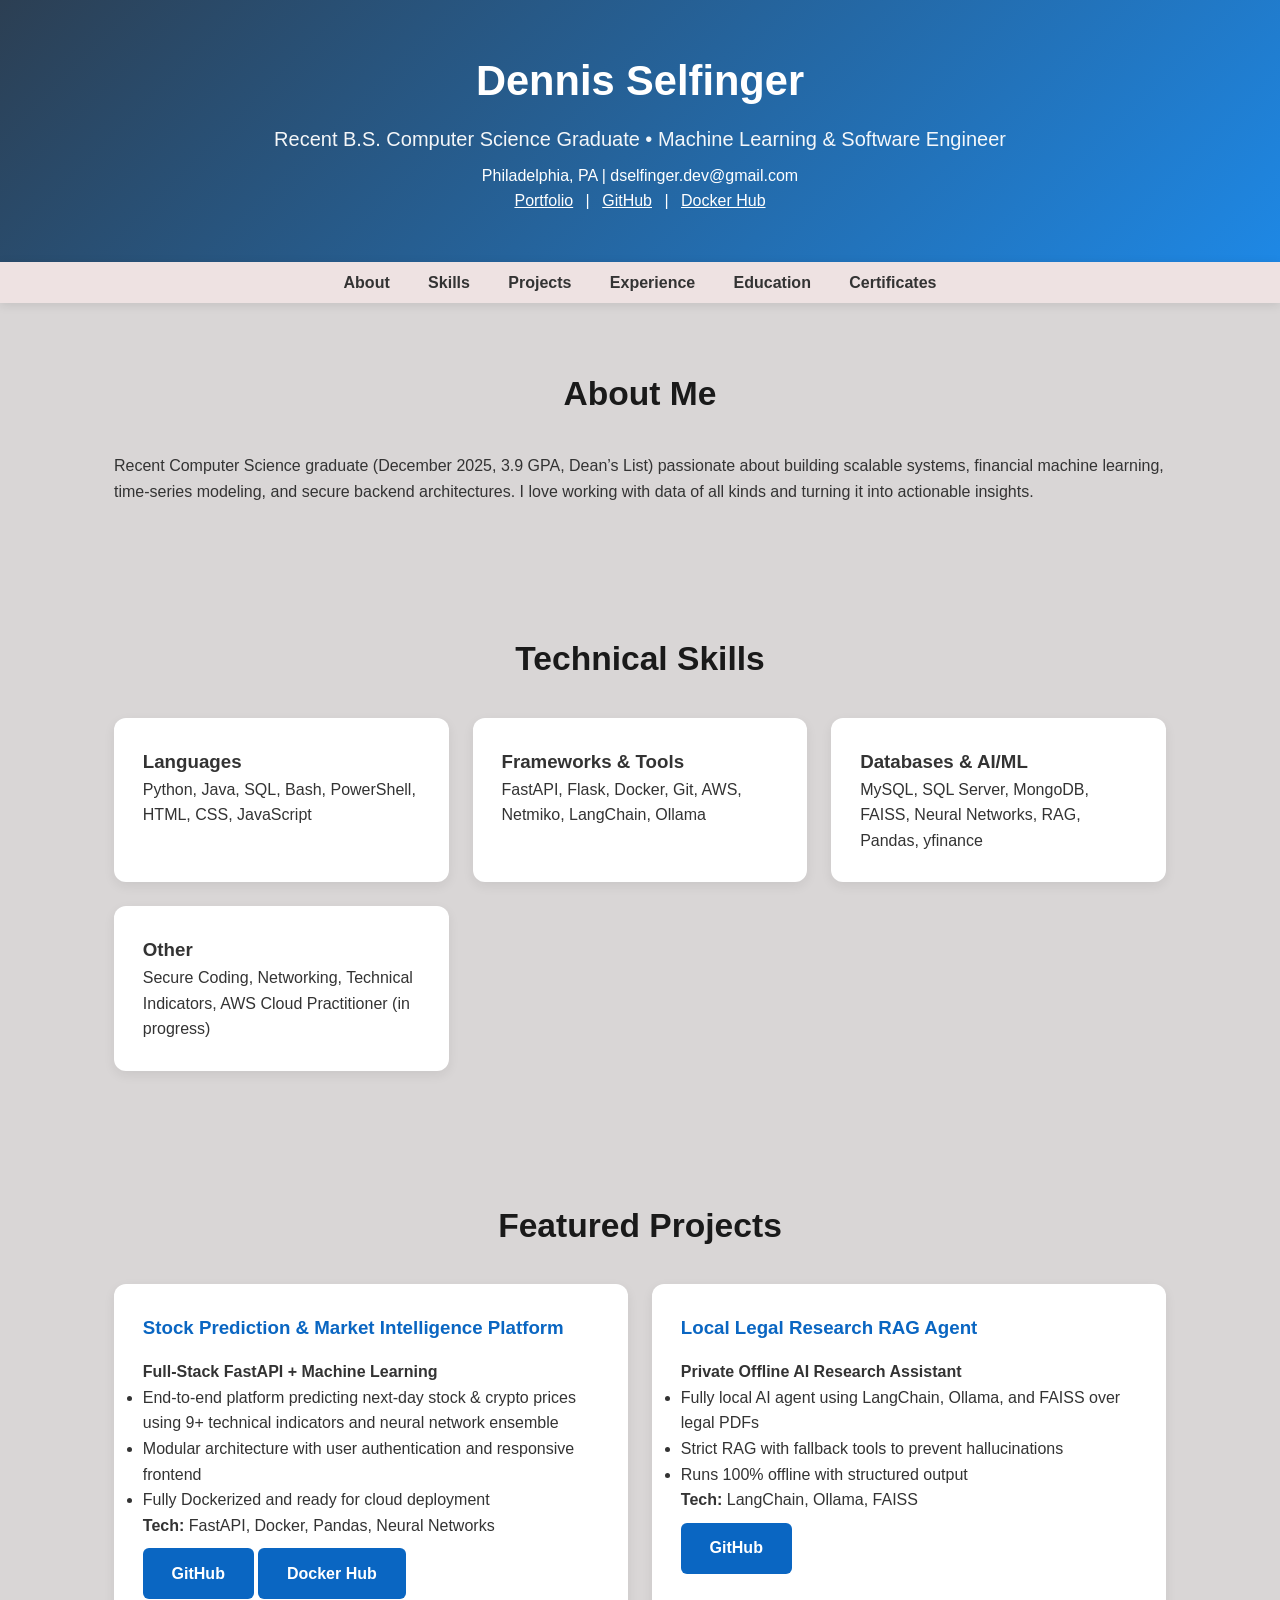
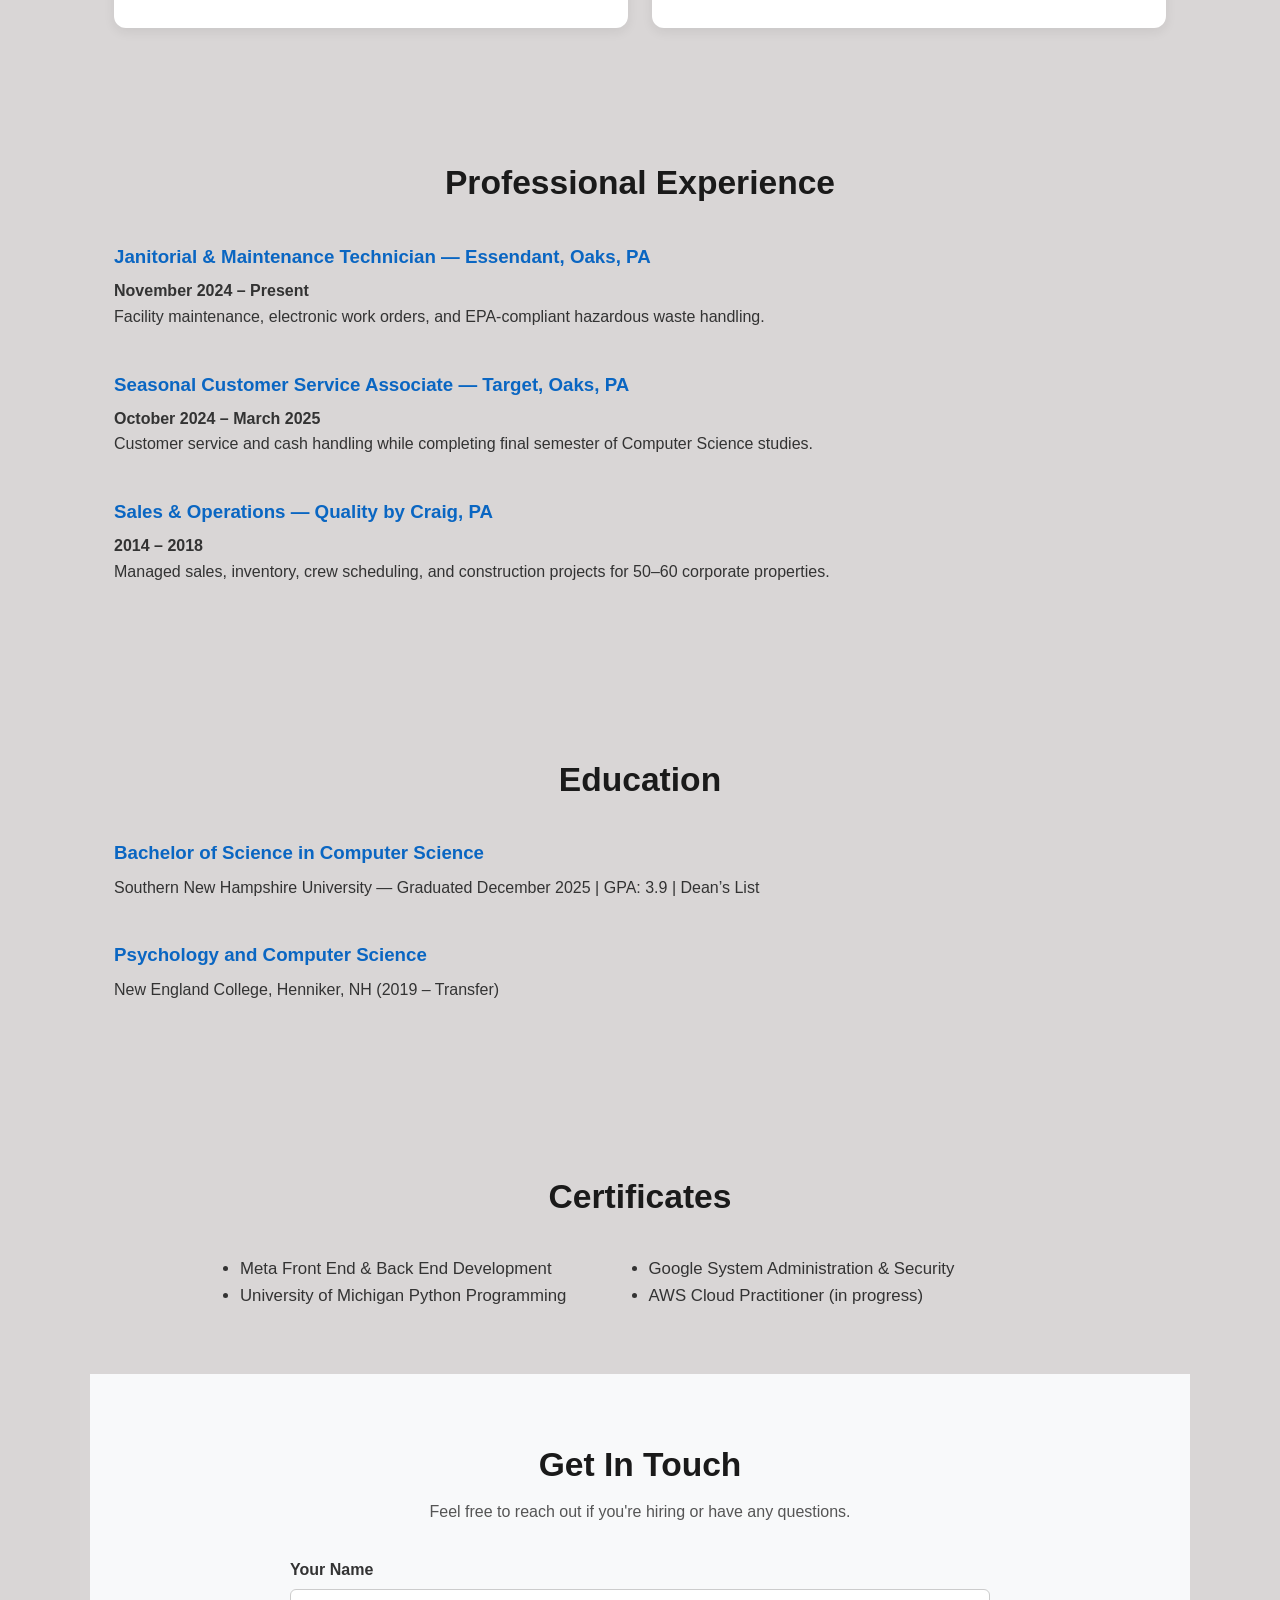
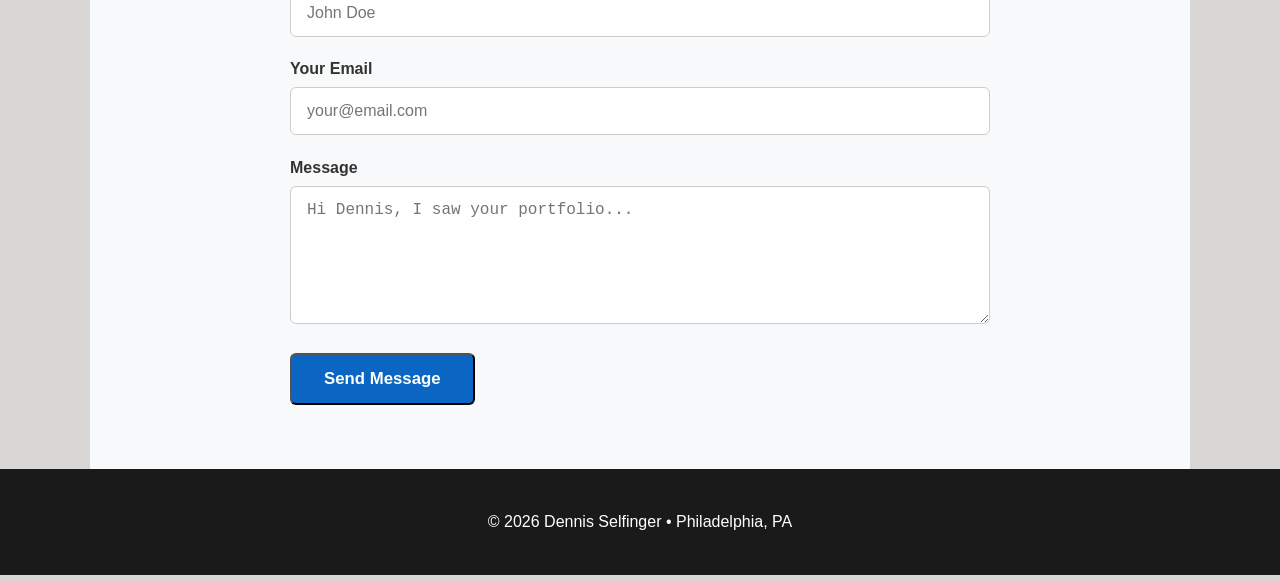
==== index.html @ 13dd2ec1 "Initial commit for portfolio website updated" ====
<!DOCTYPE html>
<html lang="en">
<head>
    <meta charset="UTF-8">
    <meta name="viewport" content="width=device-width, initial-scale=1.0">
    <title>Dennis Selfinger | Software & ML Engineer</title>
    <link rel="stylesheet" href="styles.css">
</head>
<body>

    <header>
        <h1>Dennis Selfinger</h1>
        <p class="subtitle">Recent B.S. Computer Science Graduate • Machine Learning & Software Engineer</p>
        <p>Philadelphia, PA | dselfinger.dev@gmail.com </p>
        <p class="social-links">
            <a href="https://dennisselfingerspage.com">Portfolio</a> | 
            <a href="https://github.com/dself-dev">GitHub</a> | 
            <a href="https://hub.docker.com/u/dennis2026">Docker Hub</a>
        </p>
    </header>

    <nav>
        <ul>
            <li><a href="#about">About</a></li>
            <li><a href="#skills">Skills</a></li>
            <li><a href="#projects">Projects</a></li>
            <li><a href="#experience">Experience</a></li>
            <li><a href="#education">Education</a></li>
            <li><a href="#certificates">Certificates</a></li>
        </ul>
    </nav>

    <section id="about" class="about">
        <h2>About Me</h2>
        <p>
            Recent Computer Science graduate (December 2025, 3.9 GPA, Dean’s List) passionate about building scalable systems, 
            financial machine learning, time-series modeling, and secure backend architectures. 
            I love working with data of all kinds and turning it into actionable insights.
        </p>
    </section>

    <section id="skills">
        <h2>Technical Skills</h2>
        <div class="skills-grid">
            <div class="skill-card">
                <h3>Languages</h3>
                <p>Python, Java, SQL, Bash, PowerShell, HTML, CSS, JavaScript</p>
            </div>
            <div class="skill-card">
                <h3>Frameworks & Tools</h3>
                <p>FastAPI, Flask, Docker, Git, AWS, Netmiko, LangChain, Ollama</p>
            </div>
            <div class="skill-card">
                <h3>Databases & AI/ML</h3>
                <p>MySQL, SQL Server, MongoDB, FAISS, Neural Networks, RAG, Pandas, yfinance</p>
            </div>
            <div class="skill-card">
                <h3>Other</h3>
                <p>Secure Coding, Networking, Technical Indicators, AWS Cloud Practitioner (in progress)</p>
            </div>
        </div>
    </section>

    <section id="projects">
        <h2>Featured Projects</h2>
        <div class="projects-grid">
            <div class="project-card">
                <h3>Stock Prediction & Market Intelligence Platform</h3>
                <p><strong>Full-Stack FastAPI + Machine Learning</strong></p>
                <ul>
                    <li>End-to-end platform predicting next-day stock & crypto prices using 9+ technical indicators and neural network ensemble</li>
                    <li>Modular architecture with user authentication and responsive frontend</li>
                    <li>Fully Dockerized and ready for cloud deployment</li>
                </ul>
                <p><strong>Tech:</strong> FastAPI, Docker, Pandas, Neural Networks</p>
                <a href="https://github.com/dself-dev/stock_prediction" class="btn" target="_blank">GitHub</a>
                <a href="https://hub.docker.com/r/dennis2026/stock-prediction-app" class="btn" target="_blank">Docker Hub</a>
            </div>

            <div class="project-card">
                <h3>Local Legal Research RAG Agent</h3>
                <p><strong>Private Offline AI Research Assistant</strong></p>
                <ul>
                    <li>Fully local AI agent using LangChain, Ollama, and FAISS over legal PDFs</li>
                    <li>Strict RAG with fallback tools to prevent hallucinations</li>
                    <li>Runs 100% offline with structured output</li>
                </ul>
                <p><strong>Tech:</strong> LangChain, Ollama, FAISS</p>
                <a href="https://github.com/dself-dev/para_legal_rag_agent" class="btn" target="_blank">GitHub </a>
            </div>
        </div>
    </section>

    <section id="experience">
        <h2>Professional Experience</h2>
        <div class="experience-item">
            <h3>Janitorial & Maintenance Technician — Essendant, Oaks, PA</h3>
            <p><strong>November 2024 – Present</strong></p>
            <p>Facility maintenance, electronic work orders, and EPA-compliant hazardous waste handling.</p>
        </div>
        <div class="experience-item">
            <h3>Seasonal Customer Service Associate — Target, Oaks, PA</h3>
            <p><strong>October 2024 – March 2025</strong></p>
            <p>Customer service and cash handling while completing final semester of Computer Science studies.</p>
        </div>
        <div class="experience-item">
            <h3>Sales & Operations — Quality by Craig, PA</h3>
            <p><strong>2014 – 2018</strong></p>
            <p>Managed sales, inventory, crew scheduling, and construction projects for 50–60 corporate properties.</p>
        </div>
    </section>

    <section id="education">
        <h2>Education</h2>
        <div class="experience-item">
            <h3>Bachelor of Science in Computer Science</h3>
            <p>Southern New Hampshire University — Graduated December 2025 | GPA: 3.9 | Dean’s List</p>
        </div>
        <div class="experience-item">
            <h3>Psychology and Computer Science</h3>
            <p>New England College, Henniker, NH (2019 – Transfer)</p>
        </div>
    </section>

    <section id="certificates">
        <h2>Certificates</h2>
        <ul class="cert-list">
            <li>Meta Front End & Back End Development</li>
            <li>University of Michigan Python Programming</li>
            <li>Google System Administration & Security</li>
            <li>AWS Cloud Practitioner (in progress)</li>
        </ul>
    </section>
    
    <!-- ====================== CONTACT SECTION ====================== -->
    <section id="contact">
        <h2>Get In Touch</h2>
        <p>Feel free to reach out if you're hiring or have any questions.</p>
        
        <form action="https://formsubmit.co/dselfinger.dev@gmail.com" method="POST" class="contact-form">
            
            <div class="form-group">
                <label for="name">Your Name</label>
                <input type="text" id="name" name="name" required placeholder="John Doe">
            </div>

            <div class="form-group">
                <label for="email">Your Email</label>
                <input type="email" id="email" name="email" required placeholder="your@email.com">
            </div>

            <div class="form-group">
                <label for="message">Message</label>
                <textarea id="message" name="message" rows="6" required placeholder="Hi Dennis, I saw your portfolio..."></textarea>
            </div>

            <!-- Anti-spam honeypot -->
            <input type="text" name="_honey" style="display:none;">

            <!-- Redirect after successful submission (change this later if you want) -->
            <input type="hidden" name="_next" value="https://dennisselfingerspage.com/thankyou.html">

            <button type="submit" class="btn">Send Message</button>
        </form>
    </section>

    <!-- ====================== FOOTER ====================== -->
    <footer>
        <p>&copy; 2026 Dennis Selfinger • Philadelphia, PA</p>
    </footer>

    <script>
        // Smooth scrolling for navigation
        document.querySelectorAll('nav a').forEach(anchor => {
            anchor.addEventListener('click', function(e) {
                if (this.getAttribute('href').startsWith('#')) {
                    e.preventDefault();
                    document.querySelector(this.getAttribute('href')).scrollIntoView({
                        behavior: 'smooth'
                    });
                }
            });
        });
    </script>
</body>
</html>
---- styles.css ----
:root {
    --primary: #0a66c2;
    --dark: #1a1a1a;
    --light: #f8f9fa;
}

* {
    margin: 0;
    padding: 0;
    box-sizing: border-box;
}

body {
    font-family: 'Segoe UI', Tahoma, Geneva, Verdana, sans-serif;
    line-height: 1.6;
    color: #333;
    background-color: #d9d6d6;
}

/* Header */
header {
    background: linear-gradient(135deg, #2c3f53, #1e88e5);
    color: white;
    padding: 3rem 1rem;
    text-align: center;
}

h1 {
    font-size: 2.6rem;
    margin-bottom: 0.5rem;
}

.subtitle {
    font-size: 1.25rem;
    opacity: 0.95;
    margin-bottom: 0.5rem;
}

.social-links a {
    color: white;
    text-decoration: underline;
    margin: 0 8px;
}

/* Navigation */
nav {
    background: #eee2e2;
    position: sticky;
    top: 0;
    box-shadow: 0 2px 10px rgba(0,0,0,0.1);
    z-index: 100;
}

nav ul {
    display: flex;
    justify-content: center;
    list-style: none;
    flex-wrap: wrap;
    padding: 0.5rem 0;
}

nav a {
    color: #333;
    text-decoration: none;
    padding: 1rem 1.2rem;
    font-weight: 600;
}

nav a:hover {
    color: var(--primary);
}

/* Sections */
section {
    padding: 4rem 1.5rem;
    max-width: 1100px;
    margin: 0 auto;
}

h2 {
    font-size: 2.1rem;
    margin-bottom: 2rem;
    text-align: center;
    color: var(--dark);
}

/* Grid layouts */
.skills-grid, .projects-grid {
    display: grid;
    grid-template-columns: repeat(auto-fit, minmax(300px, 1fr));
    gap: 1.5rem;
}

.skill-card, .project-card {
    background: white;
    border-radius: 12px;
    padding: 1.8rem;
    box-shadow: 0 4px 12px rgba(0,0,0,0.07);
}

.project-card h3 {
    color: var(--primary);
    margin-bottom: 1rem;
}

.experience-item {
    margin-bottom: 2.5rem;
}

.experience-item h3 {
    color: var(--primary);
    margin-bottom: 0.4rem;
}

/* Certificates */
.cert-list {
    columns: 2;
    max-width: 800px;
    margin: 0 auto;
    font-size: 1.05rem;
}

/* Buttons */
.btn {
    display: inline-block;
    background: var(--primary);
    color: white;
    padding: 0.8rem 1.8rem;
    border-radius: 6px;
    text-decoration: none;
    font-weight: 600;
    margin-top: 10px;
}

.btn:hover {
    background: #084e92;
}

/* Footer */
footer {
    background: var(--dark);
    color: white;
    text-align: center;
    padding: 2.5rem 1rem;
}

/* Responsive adjustments */
@media (max-width: 768px) {
    h1 {
        font-size: 2.2rem;
    }
    .subtitle {
        font-size: 1.1rem;
    }
    nav ul {
        flex-direction: column;
        text-align: center;
    }
    section {
        padding: 3rem 1rem;
    }
    h2 {
        font-size: 1.8rem;
    }
    .cert-list {
        columns: 1;
    }
}

@media (max-width: 480px) {
    header {
        padding: 2.5rem 1rem;
    }
    .skills-grid, .projects-grid {
        grid-template-columns: 1fr;
    }
}

/* ====================== CONTACT FORM ====================== */
#contact {
    background: #f8f9fa;
    padding: 4rem 1.5rem;
}

#contact h2 {
    text-align: center;
    margin-bottom: 0.5rem;
}

#contact p {
    text-align: center;
    max-width: 700px;
    margin: 0 auto 2rem;
    color: #555;
}

.contact-form {
    max-width: 700px;
    margin: 0 auto;
    display: flex;
    flex-direction: column;
    gap: 1.2rem;
}

.form-group {
    display: flex;
    flex-direction: column;
}

.form-group label {
    font-weight: 600;
    margin-bottom: 6px;
    color: #333;
}

.form-group input,
.form-group textarea {
    padding: 14px 16px;
    border: 1px solid #ccc;
    border-radius: 6px;
    font-size: 1rem;
    transition: border 0.3s;
}

.form-group input:focus,
.form-group textarea:focus {
    border-color: #0a66c2;
    outline: none;
    box-shadow: 0 0 0 3px rgba(10, 102, 194, 0.1);
}

.contact-form button {
    align-self: flex-start;
    padding: 14px 32px;
    font-size: 1.05rem;
    margin-top: 10px;
    cursor: pointer;
}

/* Make it look good on mobile */
@media (max-width: 768px) {
    #contact {
        padding: 3rem 1rem;
    }
    
    .contact-form {
        gap: 1rem;
    }
}
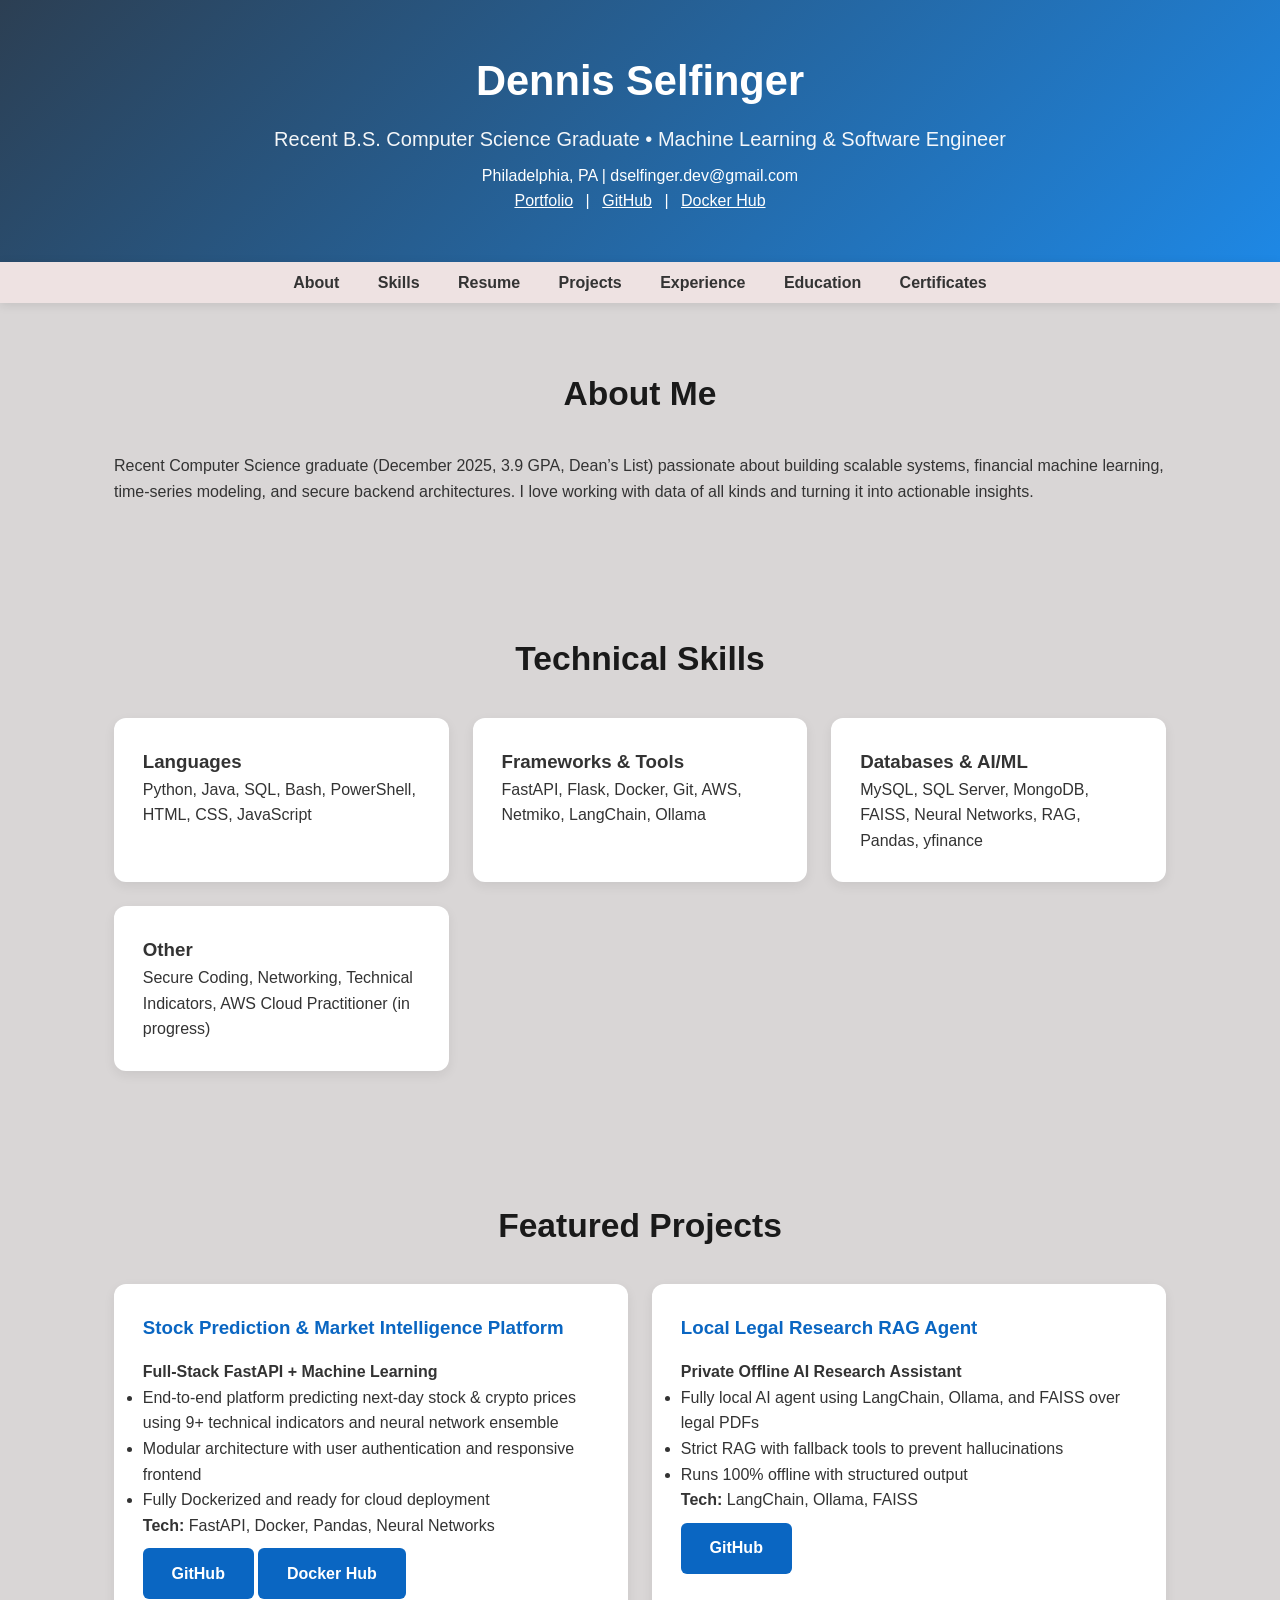
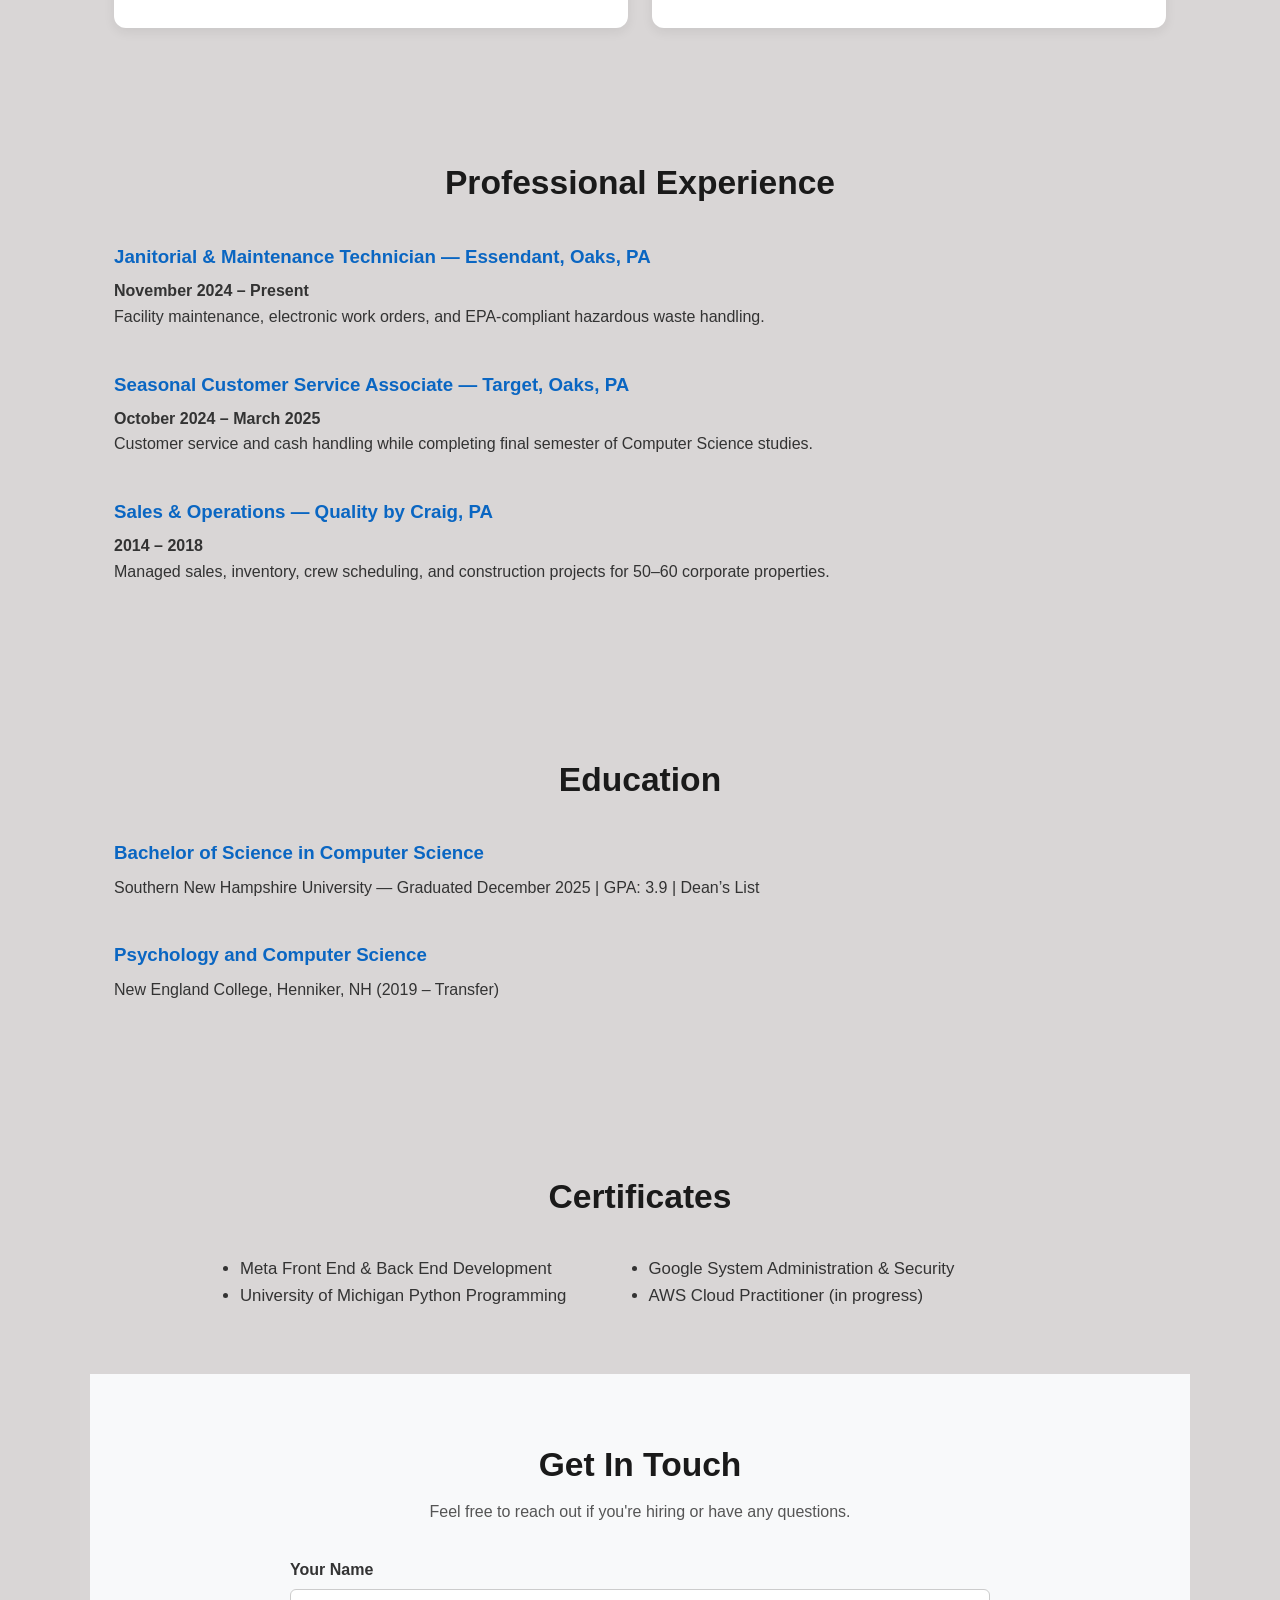
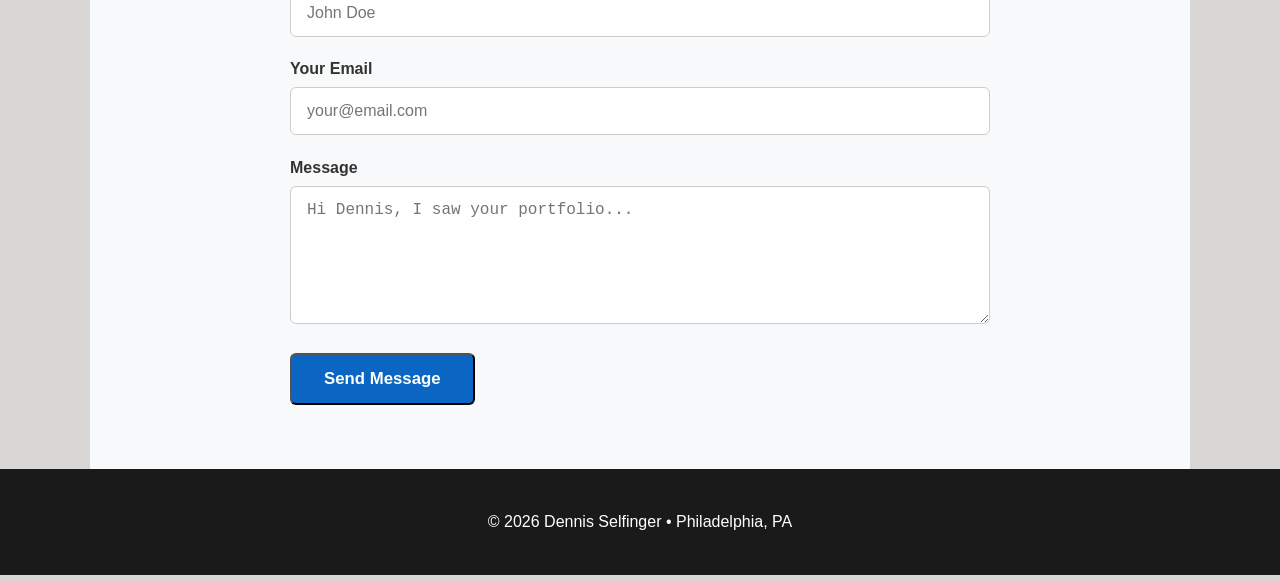
==== commit 2e475448: "Update index.html and add resume.html" ====
--- a/index.html
+++ b/index.html
@@ -23,6 +23,7 @@
         <ul>
             <li><a href="#about">About</a></li>
             <li><a href="#skills">Skills</a></li>
+            <li><a href="resume.html">Resume</a></li>
             <li><a href="#projects">Projects</a></li>
             <li><a href="#experience">Experience</a></li>
             <li><a href="#education">Education</a></li>
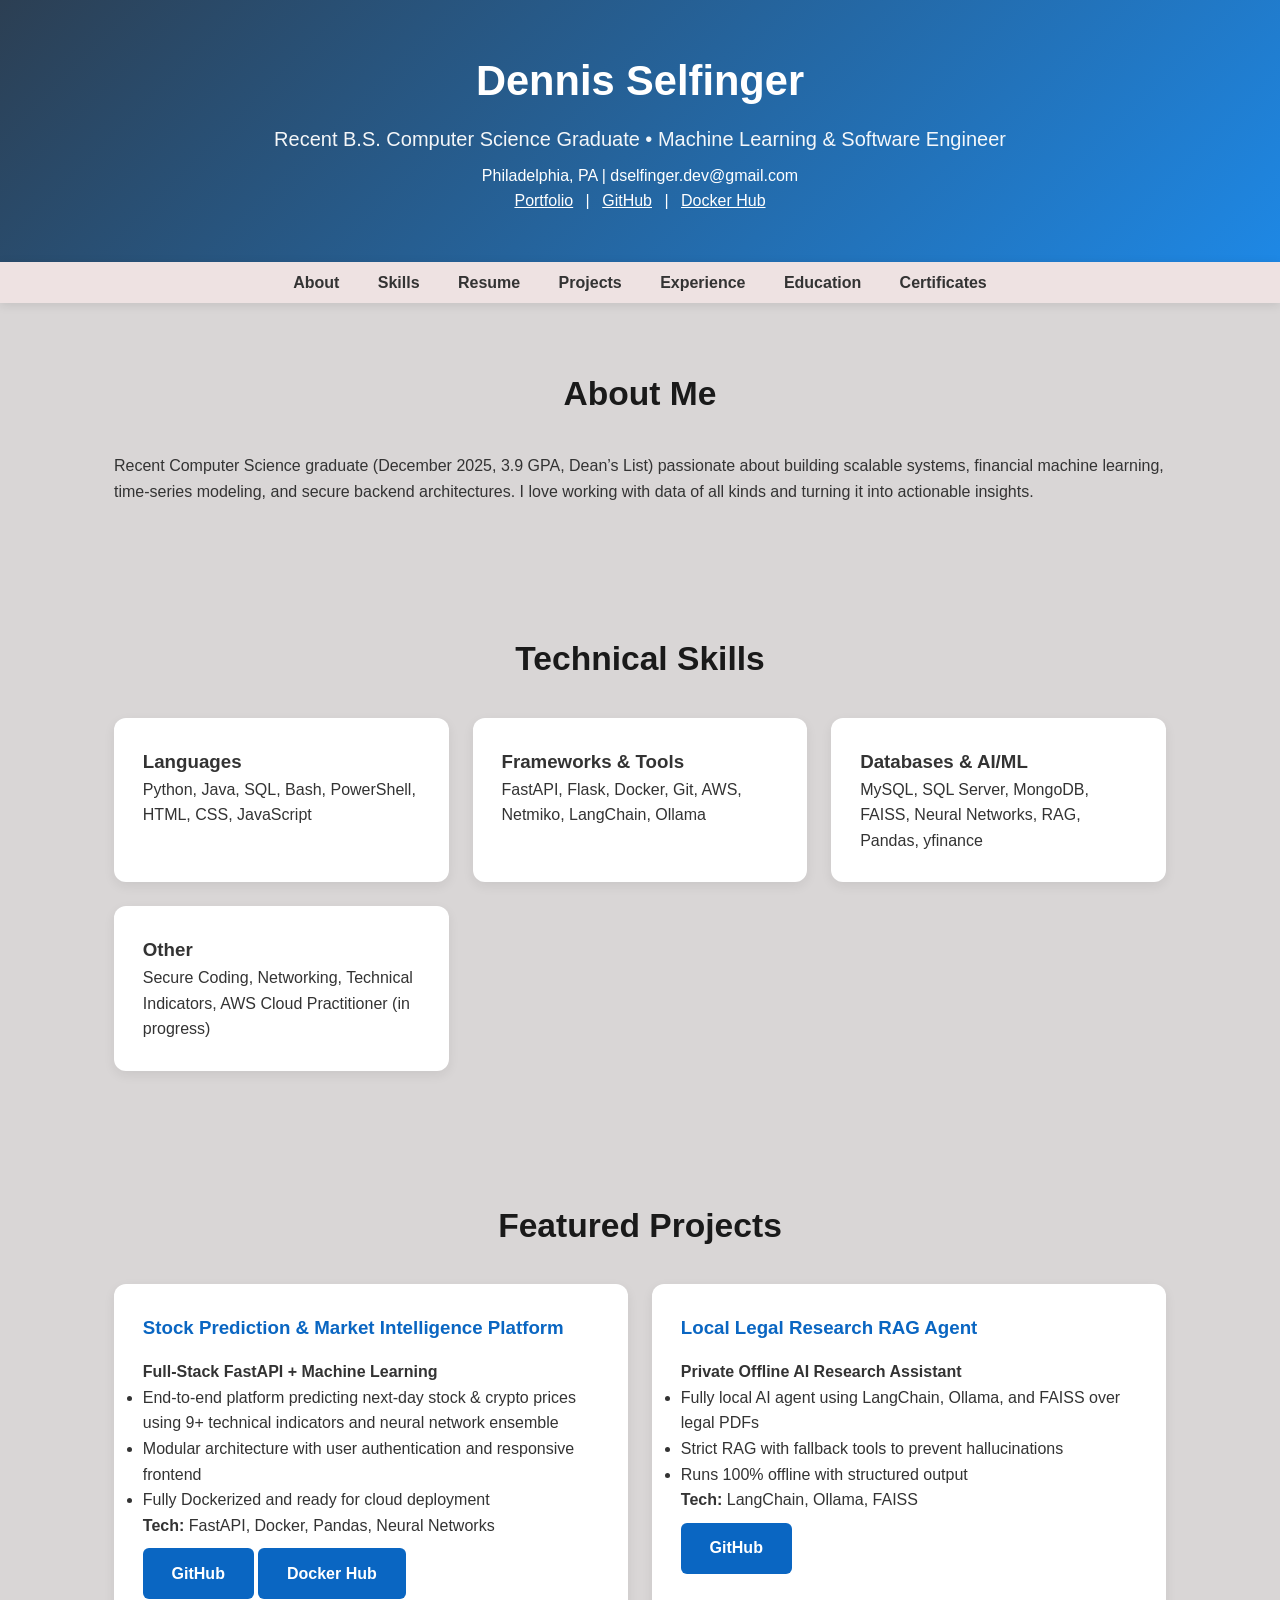
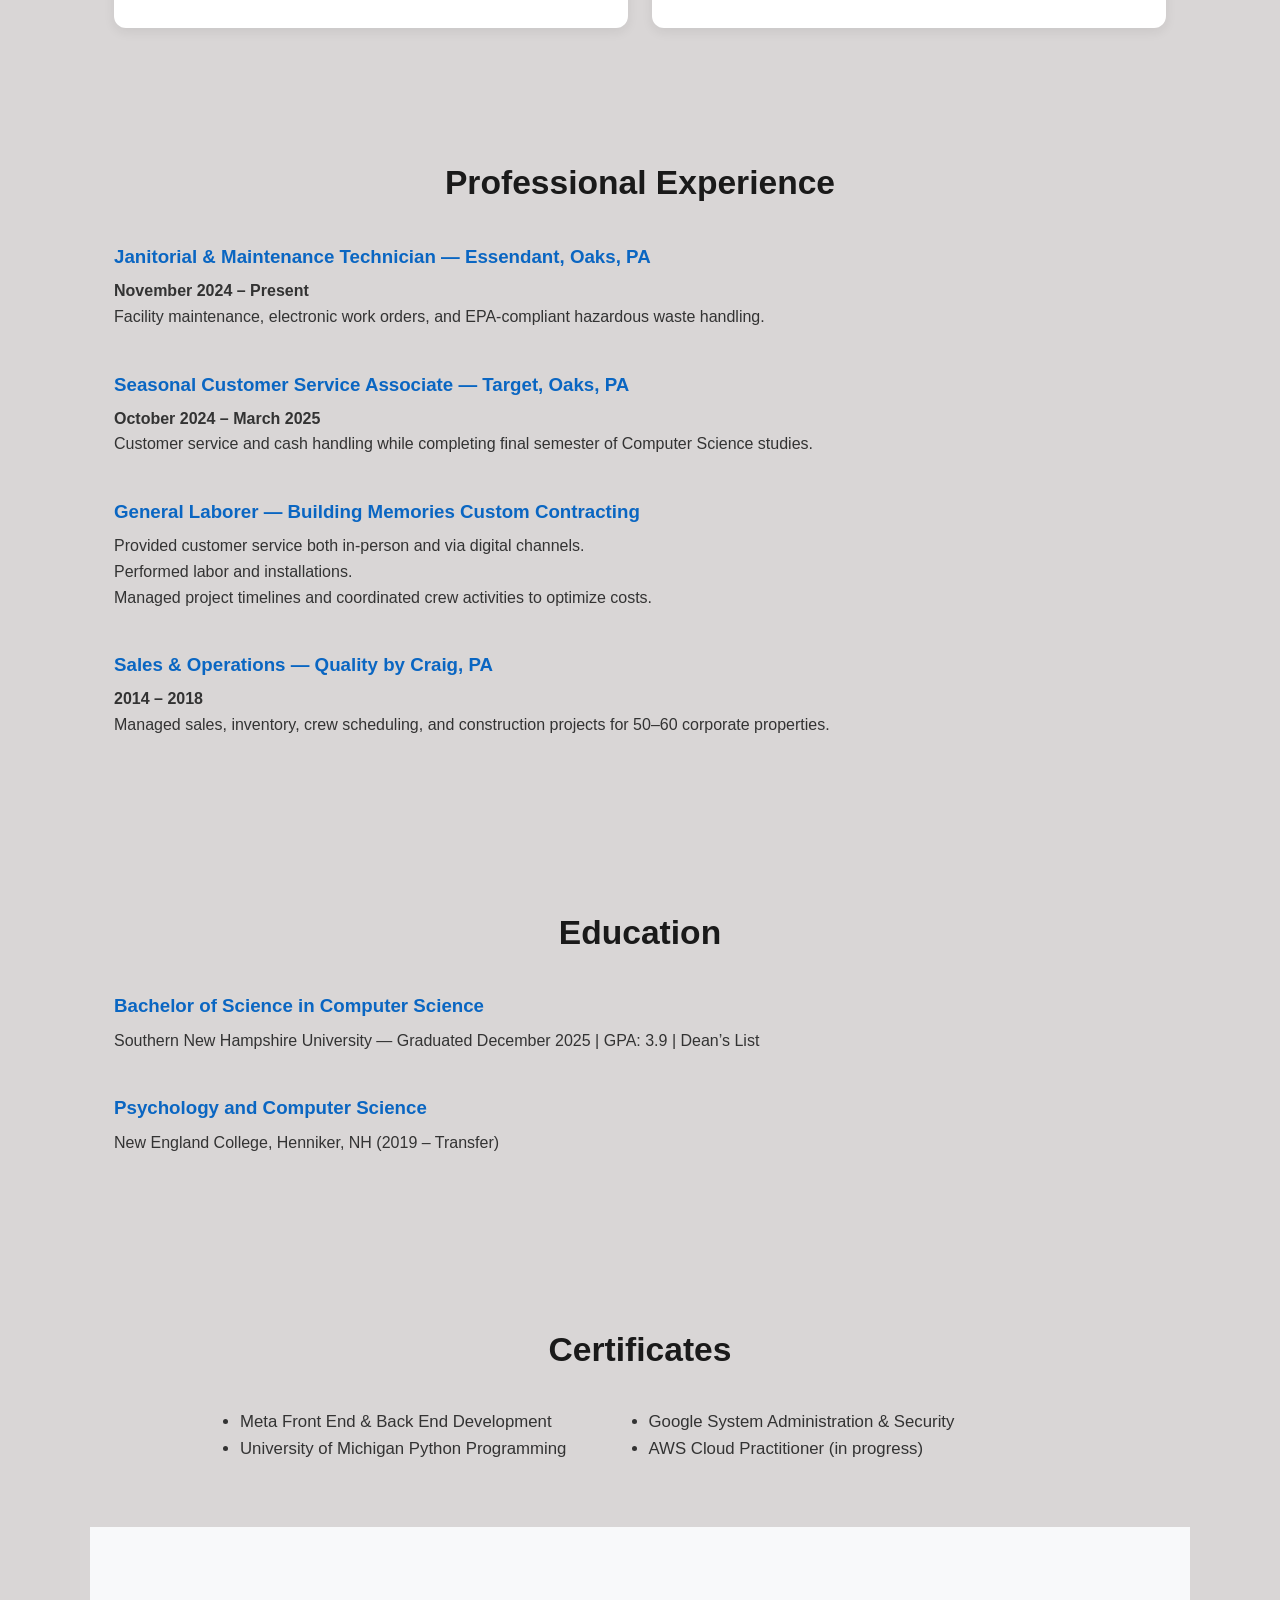
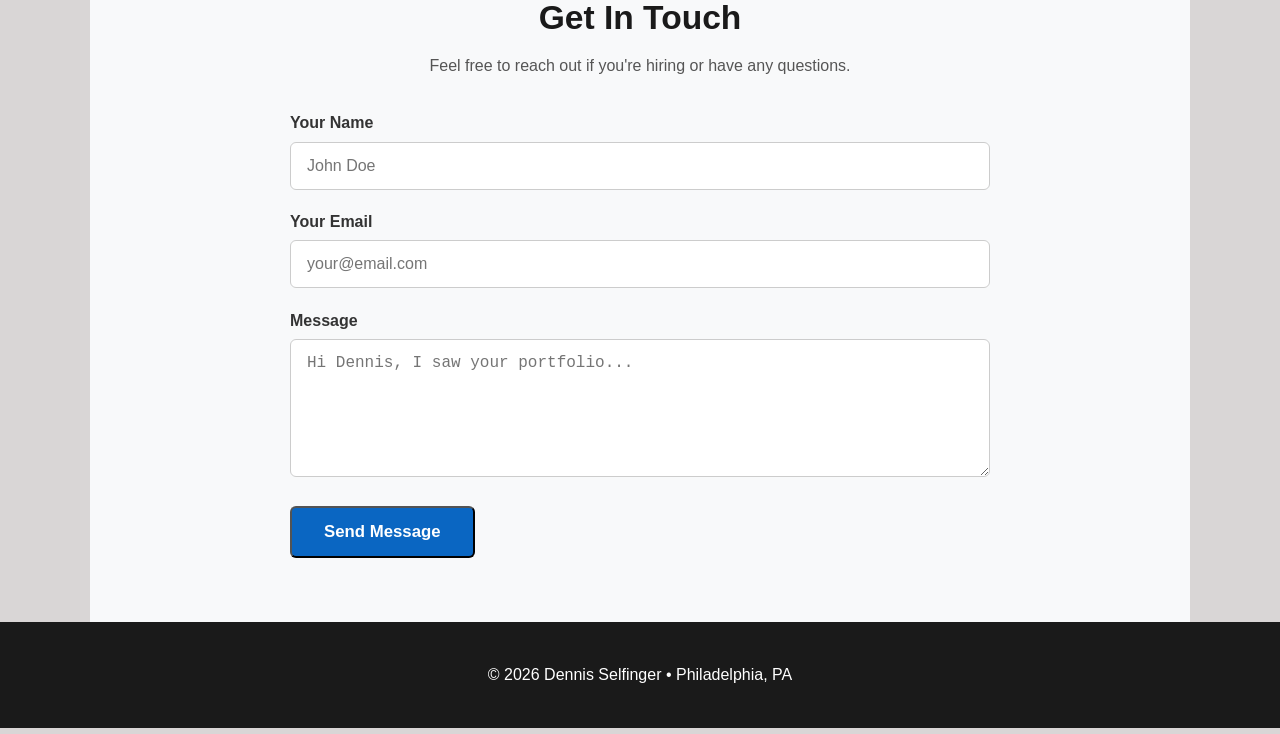
==== commit 735836fd: "minor fixes" ====
--- a/index.html
+++ b/index.html
@@ -105,6 +105,12 @@
             <p>Customer service and cash handling while completing final semester of Computer Science studies.</p>
         </div>
         <div class="experience-item">
+            <h3>General Laborer — Building Memories Custom Contracting</h3>
+            <p>Provided customer service both in-person and via digital channels.</p>
+            <p>Performed labor and installations.</p>
+            <p>Managed project timelines and coordinated crew activities to optimize costs.</p>
+        </div>
+        <div class="experience-item">
             <h3>Sales & Operations — Quality by Craig, PA</h3>
             <p><strong>2014 – 2018</strong></p>
             <p>Managed sales, inventory, crew scheduling, and construction projects for 50–60 corporate properties.</p>
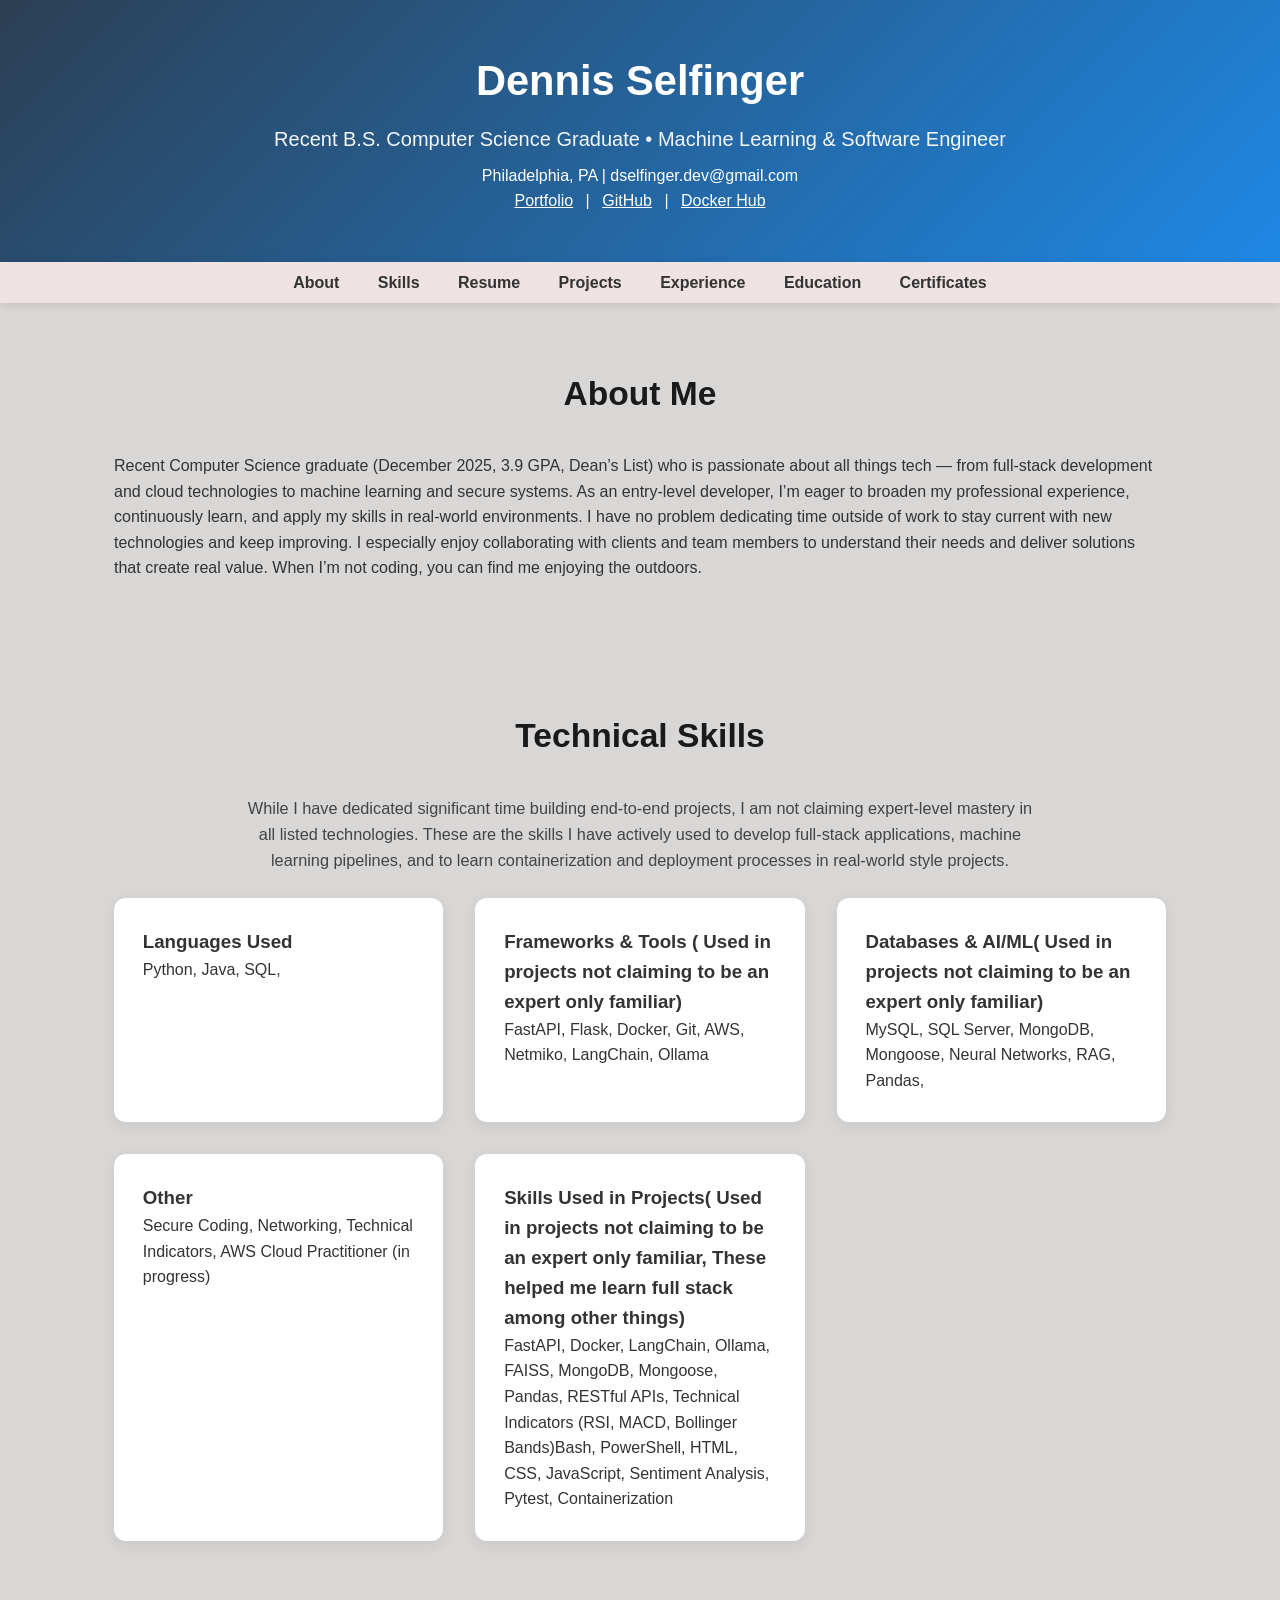
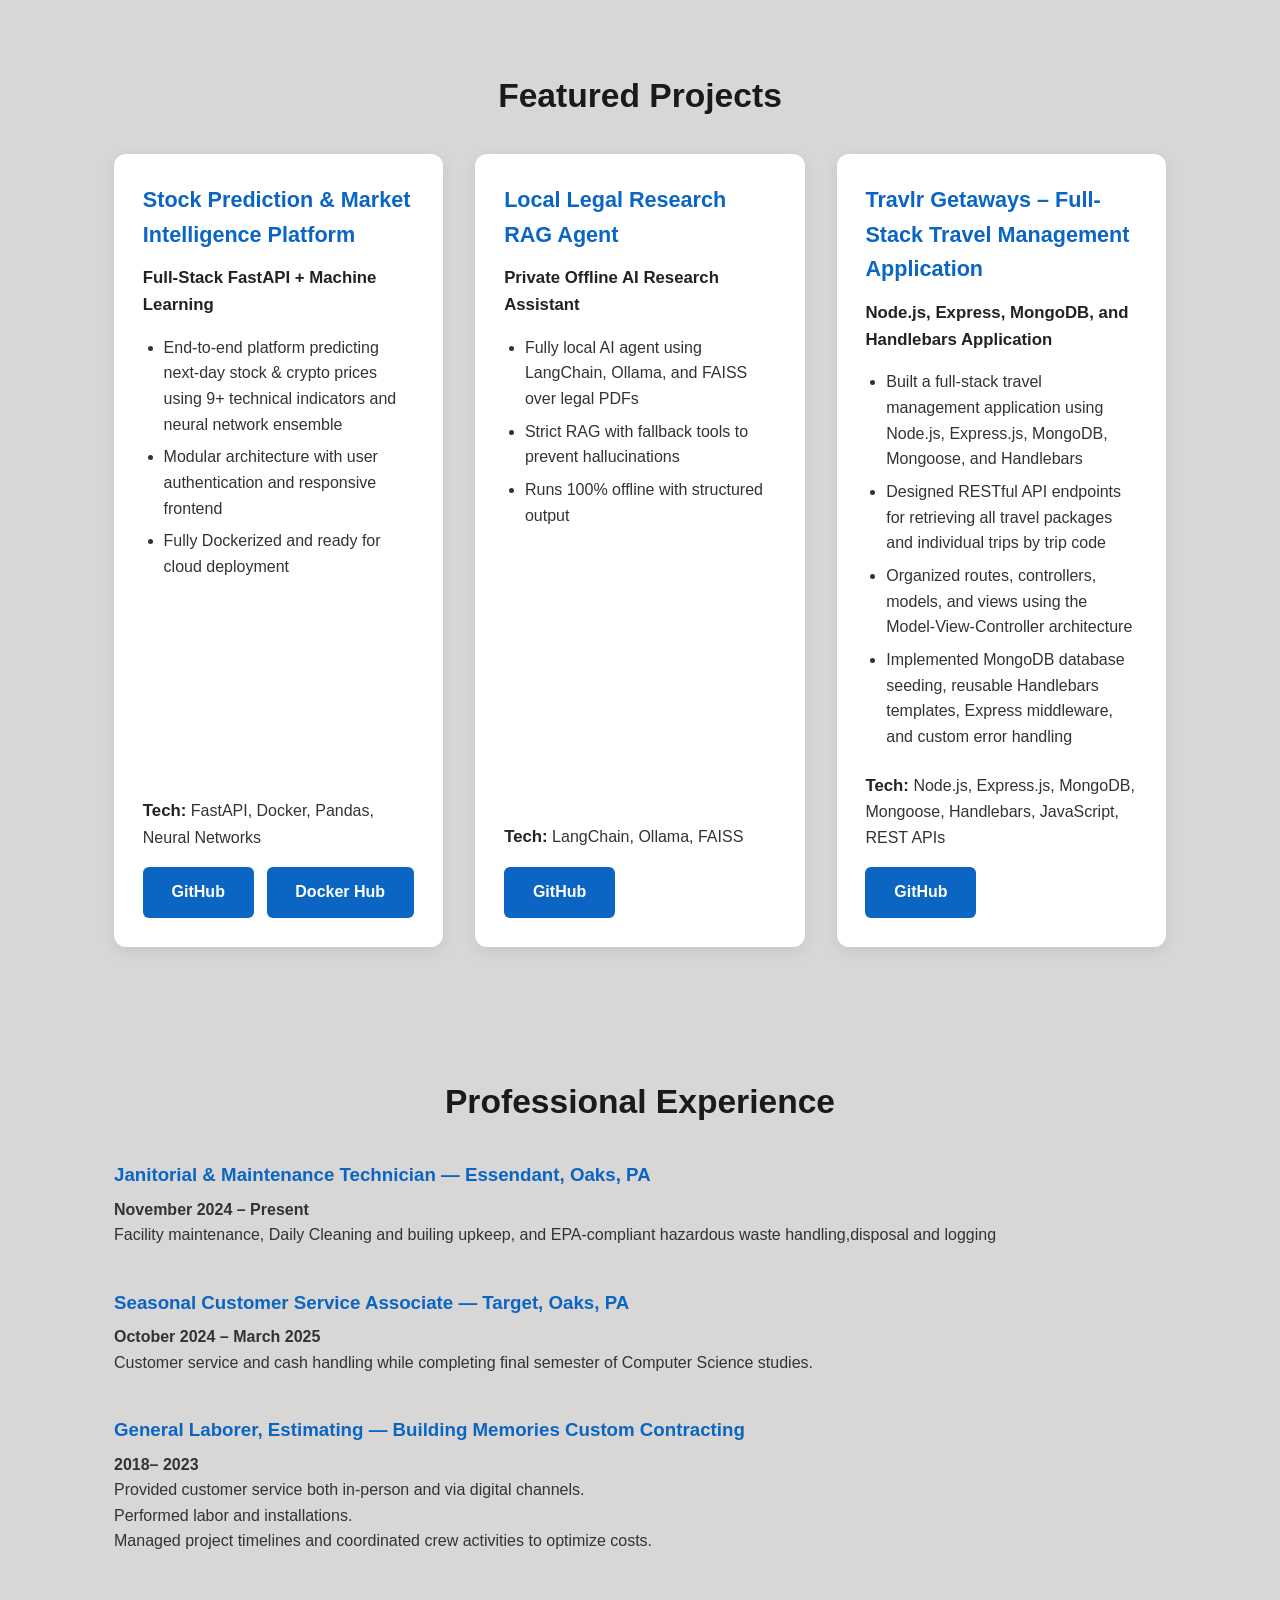
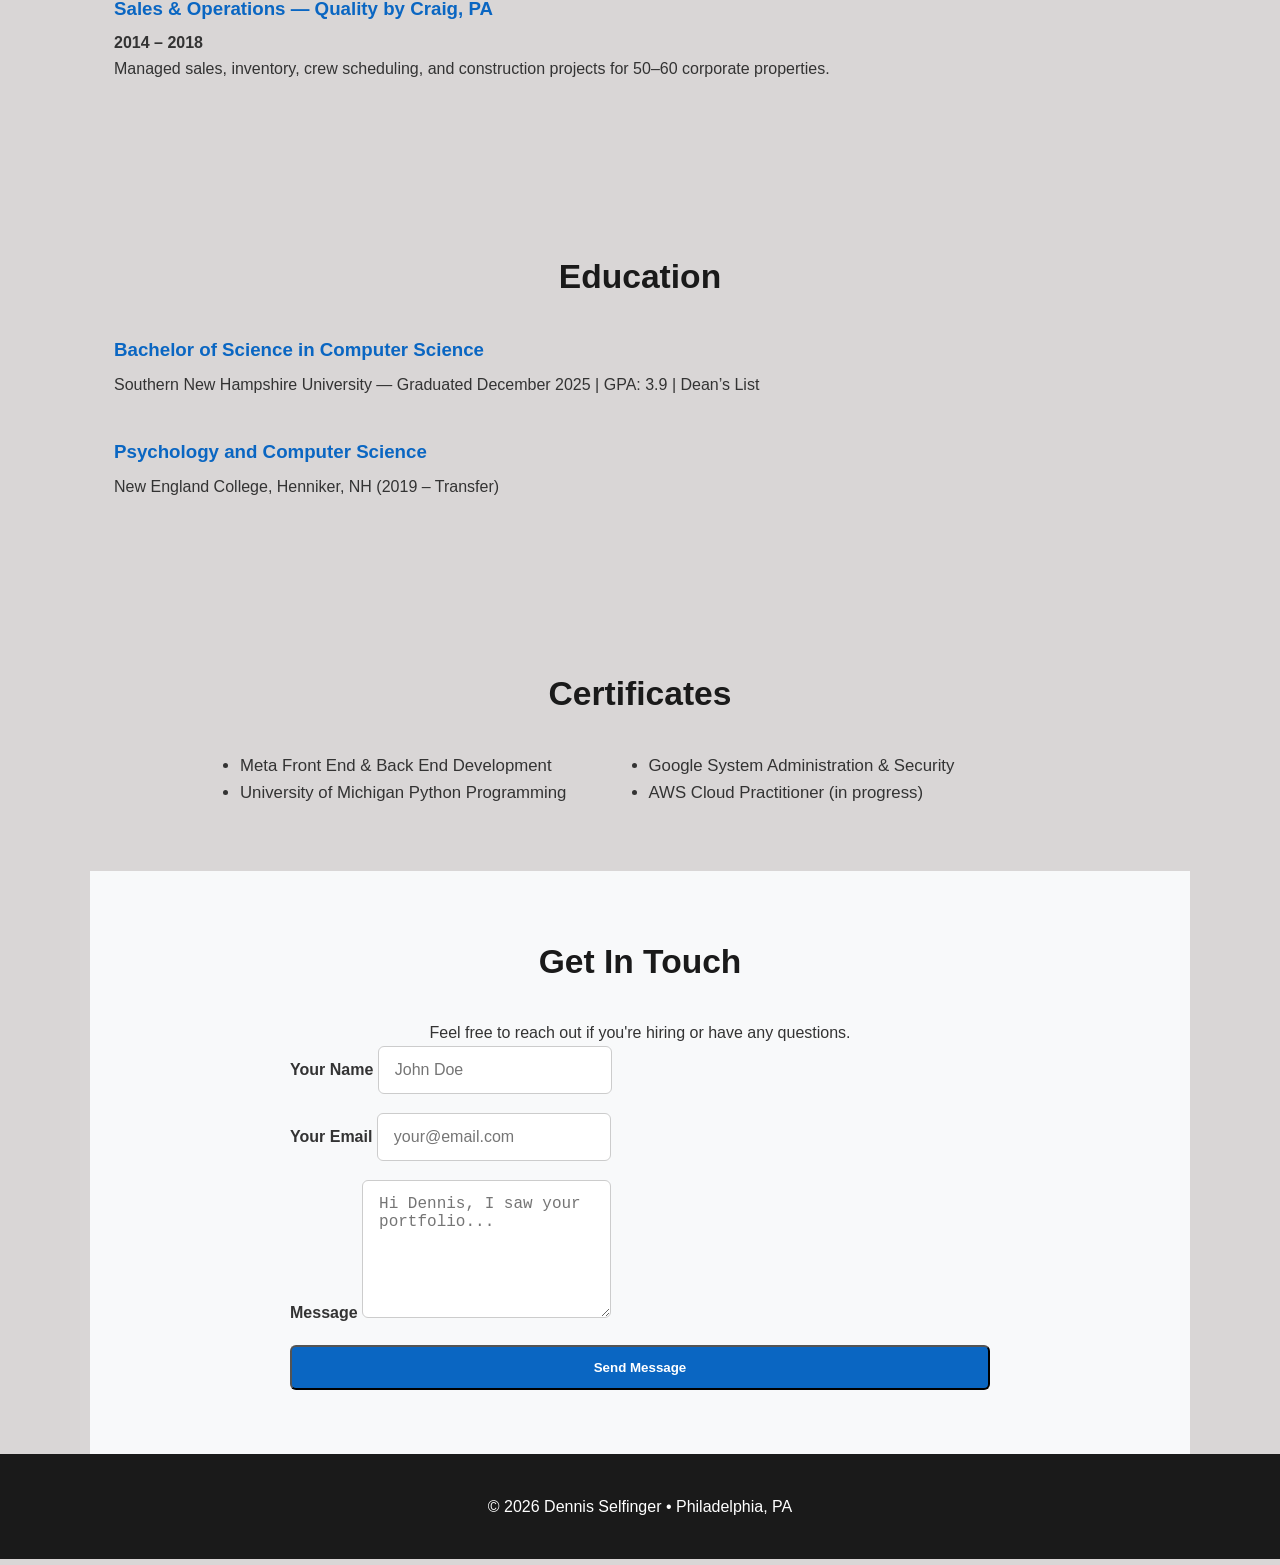
==== commit bd7dd8cd: "Update portfolio and rename stylesheet" ====
--- a/index.html
+++ b/index.html
@@ -4,14 +4,14 @@
     <meta charset="UTF-8">
     <meta name="viewport" content="width=device-width, initial-scale=1.0">
     <title>Dennis Selfinger | Software & ML Engineer</title>
-    <link rel="stylesheet" href="styles.css">
+    <link rel="stylesheet" href="styles2.css">
 </head>
 <body>
 
     <header>
         <h1>Dennis Selfinger</h1>
         <p class="subtitle">Recent B.S. Computer Science Graduate • Machine Learning & Software Engineer</p>
-        <p>Philadelphia, PA | dselfinger.dev@gmail.com </p>
+        <p>Philadelphia, PA | dselfinger.dev@gmail.com</p>
         <p class="social-links">
             <a href="https://dennisselfingerspage.com">Portfolio</a> | 
             <a href="https://github.com/dself-dev">GitHub</a> | 
@@ -33,38 +33,55 @@
 
     <section id="about" class="about">
         <h2>About Me</h2>
-        <p>
-            Recent Computer Science graduate (December 2025, 3.9 GPA, Dean’s List) passionate about building scalable systems, 
-            financial machine learning, time-series modeling, and secure backend architectures. 
-            I love working with data of all kinds and turning it into actionable insights.
-        </p>
-    </section>
-
-    <section id="skills">
+       <p>
+        Recent Computer Science graduate (December 2025, 3.9 GPA, Dean’s List) who is passionate about all things tech — from full-stack development 
+        and cloud technologies to machine learning and secure systems. As an entry-level developer, I’m eager to broaden my professional experience, 
+        continuously learn, and apply my skills in real-world environments. I have no problem dedicating time outside of work to stay current with 
+        new technologies and keep improving. I especially enjoy collaborating with clients and team members to understand their needs and deliver 
+        solutions that create real value. When I’m not coding, you can find me enjoying the outdoors.
+    </p>
+    </section>
+
+        <section id="skills">
         <h2>Technical Skills</h2>
+        <p style="max-width: 800px; margin: 0 auto 25px auto; text-align: center; font-size: 1.02rem; color: #444;">
+        While I have dedicated significant time building end-to-end projects, I am not claiming expert-level mastery in all listed technologies. 
+        These are the skills I have actively used to develop full-stack applications, machine learning pipelines, and to learn containerization 
+        and deployment processes in real-world style projects.
+    </p>
         <div class="skills-grid">
             <div class="skill-card">
-                <h3>Languages</h3>
-                <p>Python, Java, SQL, Bash, PowerShell, HTML, CSS, JavaScript</p>
-            </div>
-            <div class="skill-card">
-                <h3>Frameworks & Tools</h3>
+                <h3>Languages Used</h3>
+                <p>Python, Java, SQL, </p>
+            </div>
+
+            <div class="skill-card">
+                <h3>Frameworks & Tools ( Used in projects not claiming to be an expert only familiar) </h3>
                 <p>FastAPI, Flask, Docker, Git, AWS, Netmiko, LangChain, Ollama</p>
             </div>
-            <div class="skill-card">
-                <h3>Databases & AI/ML</h3>
-                <p>MySQL, SQL Server, MongoDB, FAISS, Neural Networks, RAG, Pandas, yfinance</p>
-            </div>
+
+            <div class="skill-card">
+                <h3>Databases & AI/ML( Used in projects not claiming to be an expert only familiar)</h3>
+                <p>MySQL, SQL Server, MongoDB, Mongoose,  Neural Networks, RAG, Pandas, </p>
+            </div>
+
             <div class="skill-card">
                 <h3>Other</h3>
                 <p>Secure Coding, Networking, Technical Indicators, AWS Cloud Practitioner (in progress)</p>
             </div>
-        </div>
-    </section>
-
+
+            <!-- New Card -->
+            <div class="skill-card">
+                <h3>Skills Used in Projects( Used in projects not claiming to be an expert only familiar, These helped me learn full stack among other things)</h3>
+                <p>FastAPI, Docker, LangChain, Ollama, FAISS, MongoDB, Mongoose, Pandas, RESTful APIs, Technical Indicators (RSI, MACD, Bollinger Bands)Bash, PowerShell, HTML, CSS, JavaScript, Sentiment Analysis, Pytest, Containerization</p>
+            </div>
+        </div>
+    </section>
     <section id="projects">
         <h2>Featured Projects</h2>
         <div class="projects-grid">
+
+            <!-- Stock Prediction Card -->
             <div class="project-card">
                 <h3>Stock Prediction & Market Intelligence Platform</h3>
                 <p><strong>Full-Stack FastAPI + Machine Learning</strong></p>
@@ -74,10 +91,14 @@
                     <li>Fully Dockerized and ready for cloud deployment</li>
                 </ul>
                 <p><strong>Tech:</strong> FastAPI, Docker, Pandas, Neural Networks</p>
-                <a href="https://github.com/dself-dev/stock_prediction" class="btn" target="_blank">GitHub</a>
-                <a href="https://hub.docker.com/r/dennis2026/stock-prediction-app" class="btn" target="_blank">Docker Hub</a>
-            </div>
-
+                
+                <div class="btn-container">
+                    <a href="https://github.com/dself-dev/stock_prediction" class="btn" target="_blank">GitHub</a>
+                    <a href="https://hub.docker.com/r/dennis2026/stock-prediction-app" class="btn" target="_blank">Docker Hub</a>
+                </div>
+            </div>
+
+            <!-- Legal RAG Card -->
             <div class="project-card">
                 <h3>Local Legal Research RAG Agent</h3>
                 <p><strong>Private Offline AI Research Assistant</strong></p>
@@ -87,8 +108,29 @@
                     <li>Runs 100% offline with structured output</li>
                 </ul>
                 <p><strong>Tech:</strong> LangChain, Ollama, FAISS</p>
-                <a href="https://github.com/dself-dev/para_legal_rag_agent" class="btn" target="_blank">GitHub </a>
-            </div>
+                
+                <div class="btn-container">
+                    <a href="https://github.com/dself-dev/para_legal_rag_agent" class="btn" target="_blank">GitHub</a>
+                </div>
+            </div>
+
+            <!-- Travlr Card -->
+            <div class="project-card">
+                <h3>Travlr Getaways – Full-Stack Travel Management Application</h3>
+                <p><strong>Node.js, Express, MongoDB, and Handlebars Application</strong></p>
+                <ul>
+                    <li>Built a full-stack travel management application using Node.js, Express.js, MongoDB, Mongoose, and Handlebars</li>
+                    <li>Designed RESTful API endpoints for retrieving all travel packages and individual trips by trip code</li>
+                    <li>Organized routes, controllers, models, and views using the Model-View-Controller architecture</li>
+                    <li>Implemented MongoDB database seeding, reusable Handlebars templates, Express middleware, and custom error handling</li>
+                </ul>
+                <p><strong>Tech:</strong> Node.js, Express.js, MongoDB, Mongoose, Handlebars, JavaScript, REST APIs</p>
+                
+                <div class="btn-container">
+                    <a href="https://github.com/dself-dev/TravelSite-MERN" class="btn" target="_blank">GitHub</a>
+                </div>
+            </div>
+
         </div>
     </section>
 
@@ -97,7 +139,7 @@
         <div class="experience-item">
             <h3>Janitorial & Maintenance Technician — Essendant, Oaks, PA</h3>
             <p><strong>November 2024 – Present</strong></p>
-            <p>Facility maintenance, electronic work orders, and EPA-compliant hazardous waste handling.</p>
+            <p>Facility maintenance, Daily Cleaning and builing upkeep, and EPA-compliant hazardous waste handling,disposal and logging</p>
         </div>
         <div class="experience-item">
             <h3>Seasonal Customer Service Associate — Target, Oaks, PA</h3>
@@ -105,7 +147,9 @@
             <p>Customer service and cash handling while completing final semester of Computer Science studies.</p>
         </div>
         <div class="experience-item">
-            <h3>General Laborer — Building Memories Custom Contracting</h3>
+            
+            <h3>General Laborer, Estimating — Building Memories Custom Contracting</h3>
+             <p><strong>2018– 2023</strong></p>
             <p>Provided customer service both in-person and via digital channels.</p>
             <p>Performed labor and installations.</p>
             <p>Managed project timelines and coordinated crew activities to optimize costs.</p>
@@ -138,14 +182,13 @@
             <li>AWS Cloud Practitioner (in progress)</li>
         </ul>
     </section>
-    
+
     <!-- ====================== CONTACT SECTION ====================== -->
     <section id="contact">
         <h2>Get In Touch</h2>
         <p>Feel free to reach out if you're hiring or have any questions.</p>
         
         <form action="https://formsubmit.co/dselfinger.dev@gmail.com" method="POST" class="contact-form">
-            
             <div class="form-group">
                 <label for="name">Your Name</label>
                 <input type="text" id="name" name="name" required placeholder="John Doe">
@@ -164,7 +207,7 @@
             <!-- Anti-spam honeypot -->
             <input type="text" name="_honey" style="display:none;">
 
-            <!-- Redirect after successful submission (change this later if you want) -->
+            <!-- Redirect after successful submission -->
             <input type="hidden" name="_next" value="https://dennisselfingerspage.com/thankyou.html">
 
             <button type="submit" class="btn">Send Message</button>
--- a/styles2.css
+++ b/styles2.css
@@ -0,0 +1,233 @@
+:root {
+    --primary: #0a66c2;
+    --dark: #1a1a1a;
+    --light: #f8f9fa;
+}
+
+* {
+    margin: 0;
+    padding: 0;
+    box-sizing: border-box;
+}
+
+body {
+    font-family: 'Segoe UI', Tahoma, Geneva, Verdana, sans-serif;
+    line-height: 1.6;
+    color: #333;
+    background-color: #d9d6d6;
+}
+
+/* Header */
+header {
+    background: linear-gradient(135deg, #2c3f53, #1e88e5);
+    color: white;
+    padding: 3rem 1rem;
+    text-align: center;
+}
+
+h1 {
+    font-size: 2.6rem;
+    margin-bottom: 0.5rem;
+}
+
+.subtitle {
+    font-size: 1.25rem;
+    opacity: 0.95;
+    margin-bottom: 0.5rem;
+}
+
+.social-links a {
+    color: white;
+    text-decoration: underline;
+    margin: 0 8px;
+}
+
+/* Navigation */
+nav {
+    background: #eee2e2;
+    position: sticky;
+    top: 0;
+    box-shadow: 0 2px 10px rgba(0, 0, 0, 0.1);
+    z-index: 100;
+}
+
+nav ul {
+    display: flex;
+    justify-content: center;
+    list-style: none;
+    flex-wrap: wrap;
+    padding: 0.5rem 0;
+}
+
+nav a {
+    color: #333;
+    text-decoration: none;
+    padding: 1rem 1.2rem;
+    font-weight: 600;
+}
+
+nav a:hover {
+    color: var(--primary);
+}
+
+/* Sections */
+section {
+    padding: 4rem 1.5rem;
+    max-width: 1100px;
+    margin: 0 auto;
+}
+
+h2 {
+    font-size: 2.1rem;
+    margin-bottom: 2rem;
+    text-align: center;
+    color: var(--dark);
+}
+
+/* Grid layouts */
+.skills-grid,
+.projects-grid {
+    display: grid;
+    grid-template-columns: repeat(auto-fit, minmax(320px, 1fr));
+    gap: 2rem;
+    align-items: stretch;
+}
+
+.skill-card,
+.project-card {
+    background: white;
+    border-radius: 12px;
+    padding: 1.8rem;
+    box-shadow: 0 4px 15px rgba(0, 0, 0, 0.08);
+    display: flex;
+    flex-direction: column;
+}
+
+/* Project cards - Flex magic for equal height */
+.project-card {
+    height: 100%;
+}
+
+.project-card h3 {
+    color: var(--primary);
+    margin-bottom: 0.8rem;
+    font-size: 1.35rem;
+}
+
+.project-card p strong {
+    font-size: 1.05rem;
+    color: #222;
+}
+
+.project-card ul {
+    margin: 1rem 0;
+    padding-left: 1.3rem;
+    flex-grow: 1;
+}
+
+.project-card li {
+    margin-bottom: 0.45rem;
+}
+
+/* Buttons container - always at bottom */
+.project-card .btn-container {
+    margin-top: auto;
+    padding-top: 1rem;
+    display: flex;
+    gap: 0.8rem;
+    flex-wrap: wrap;
+}
+
+.btn {
+    display: inline-block;
+    background: var(--primary);
+    color: white;
+    padding: 0.8rem 1.8rem;
+    border-radius: 6px;
+    text-decoration: none;
+    font-weight: 600;
+    text-align: center;
+}
+
+.btn:hover {
+    background: #084e92;
+}
+
+/* Experience & other sections */
+.experience-item {
+    margin-bottom: 2.5rem;
+}
+
+.experience-item h3 {
+    color: var(--primary);
+    margin-bottom: 0.4rem;
+}
+
+/* Certificates */
+.cert-list {
+    columns: 2;
+    max-width: 800px;
+    margin: 0 auto;
+    font-size: 1.05rem;
+}
+
+/* Footer */
+footer {
+    background: var(--dark);
+    color: white;
+    text-align: center;
+    padding: 2.5rem 1rem;
+}
+
+/* Responsive */
+@media (max-width: 768px) {
+    h1 { font-size: 2.2rem; }
+    .subtitle { font-size: 1.1rem; }
+    nav ul { flex-direction: column; text-align: center; }
+    section { padding: 3rem 1rem; }
+    h2 { font-size: 1.8rem; }
+    .cert-list { columns: 1; }
+}
+
+@media (max-width: 480px) {
+    .projects-grid {
+        grid-template-columns: 1fr;
+    }
+}
+
+/* Contact form styling (unchanged but cleaned) */
+#contact {
+    background: #f8f9fa;
+    padding: 4rem 1.5rem;
+}
+
+#contact h2, #contact p {
+    text-align: center;
+}
+
+.contact-form {
+    max-width: 700px;
+    margin: 0 auto;
+    display: flex;
+    flex-direction: column;
+    gap: 1.2rem;
+}
+
+.form-group label {
+    font-weight: 600;
+    margin-bottom: 6px;
+}
+
+.form-group input,
+.form-group textarea {
+    padding: 14px 16px;
+    border: 1px solid #ccc;
+    border-radius: 6px;
+    font-size: 1rem;
+}
+
+.form-group input:focus,
+.form-group textarea:focus {
+    border-color: var(--primary);
+    box-shadow: 0 0 0 3px rgba(10, 102, 194, 0.1);
+}
